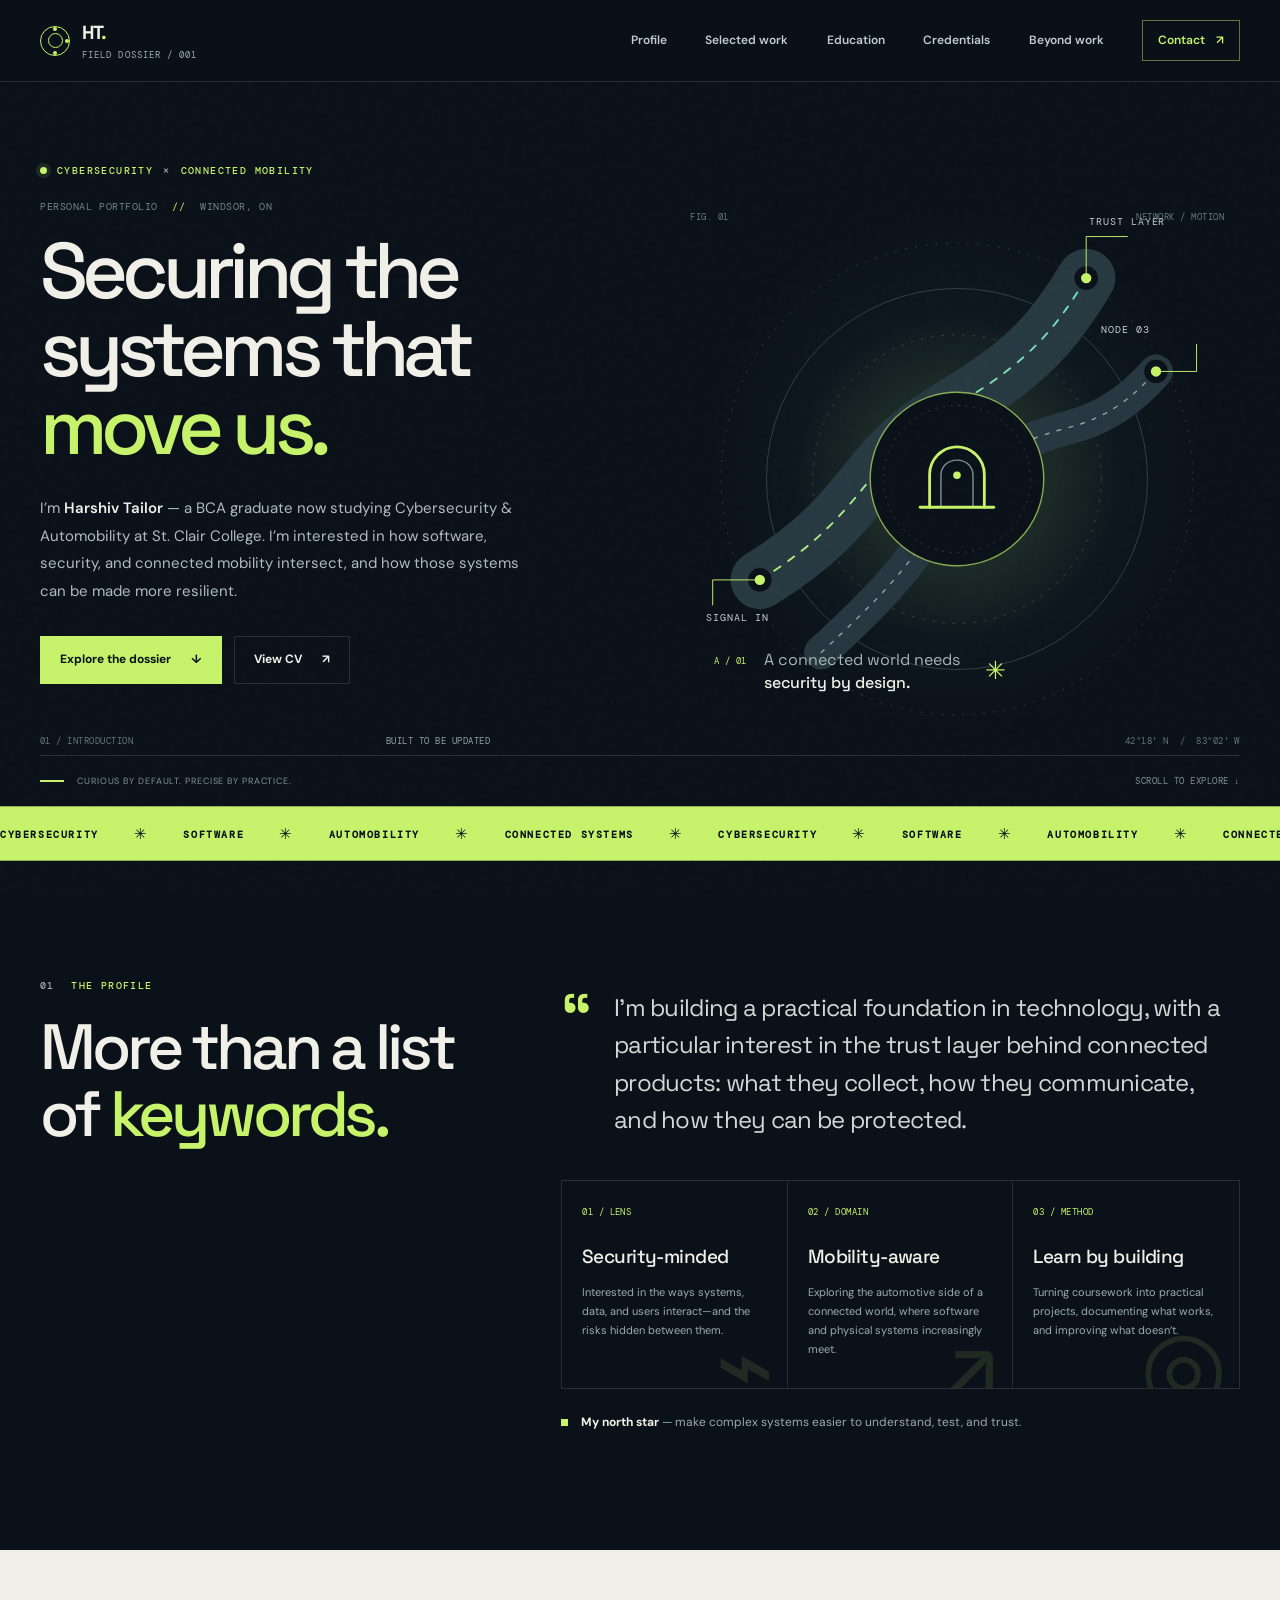
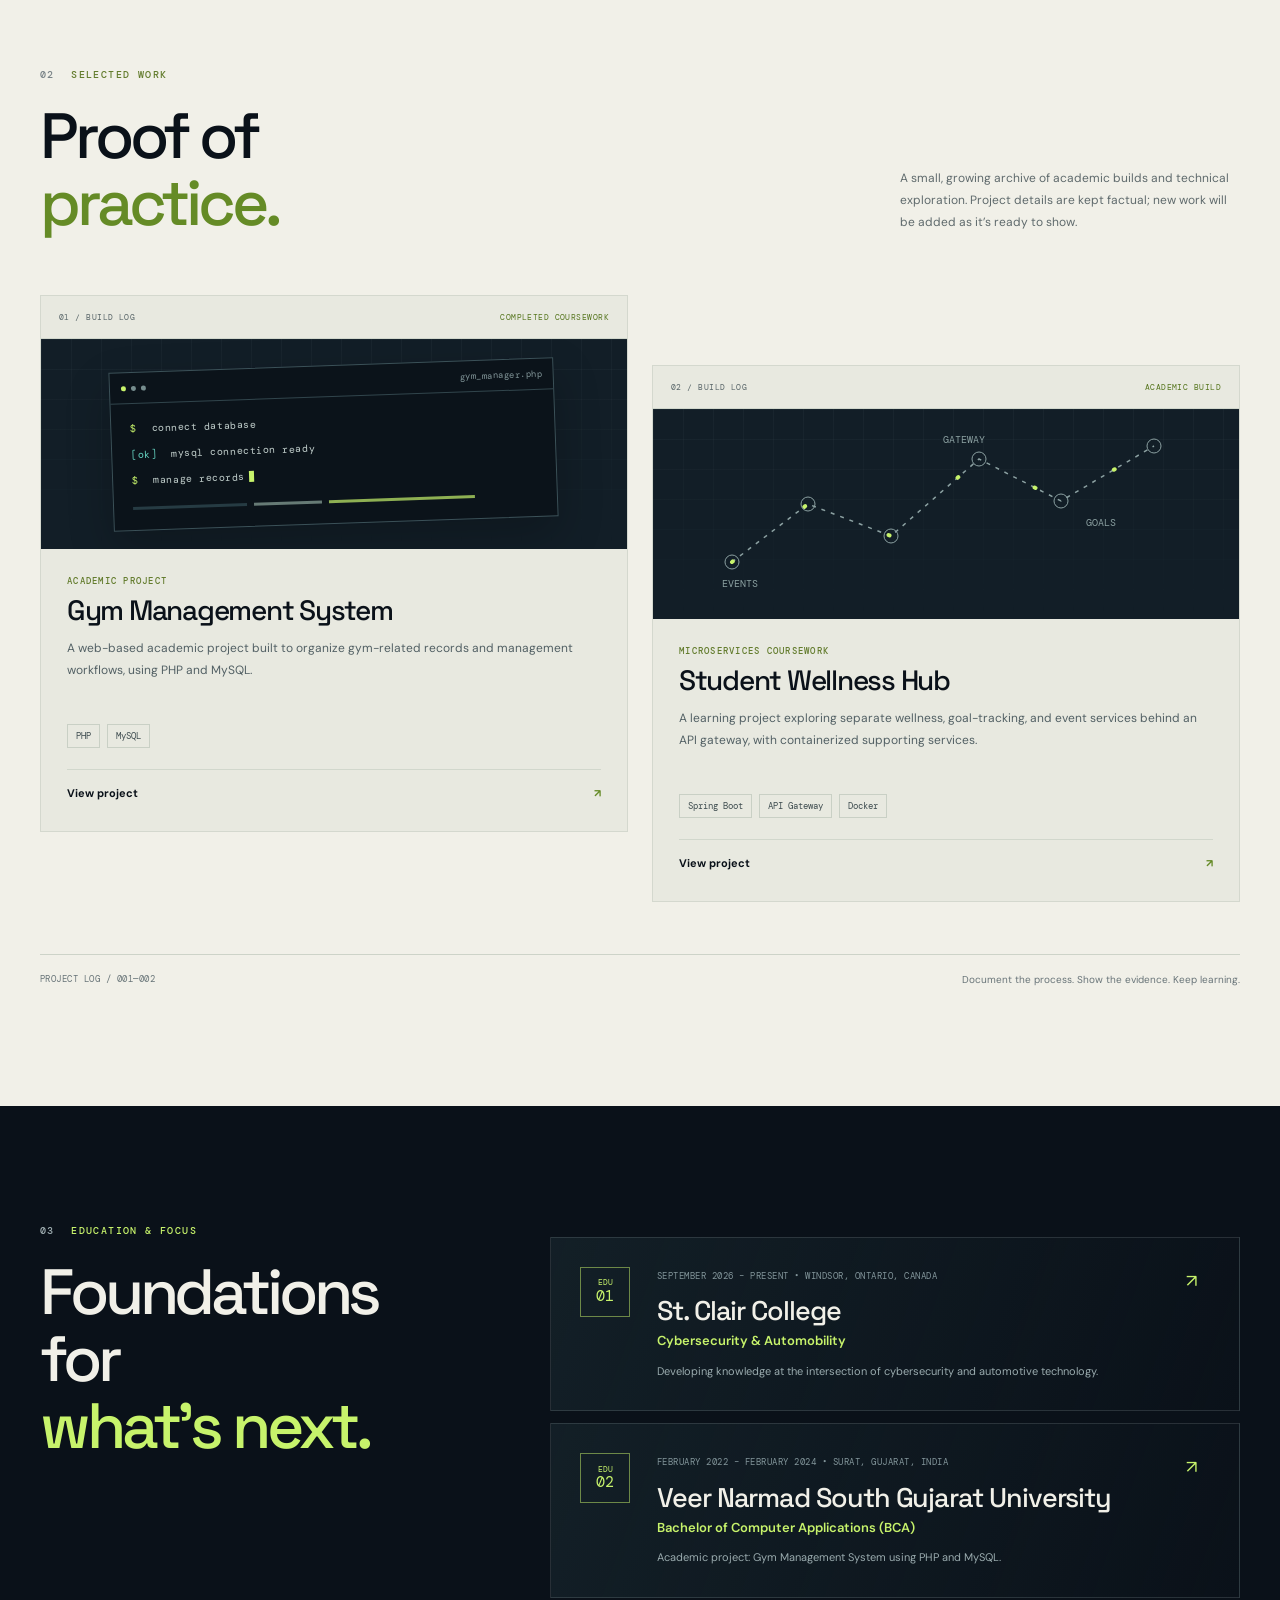
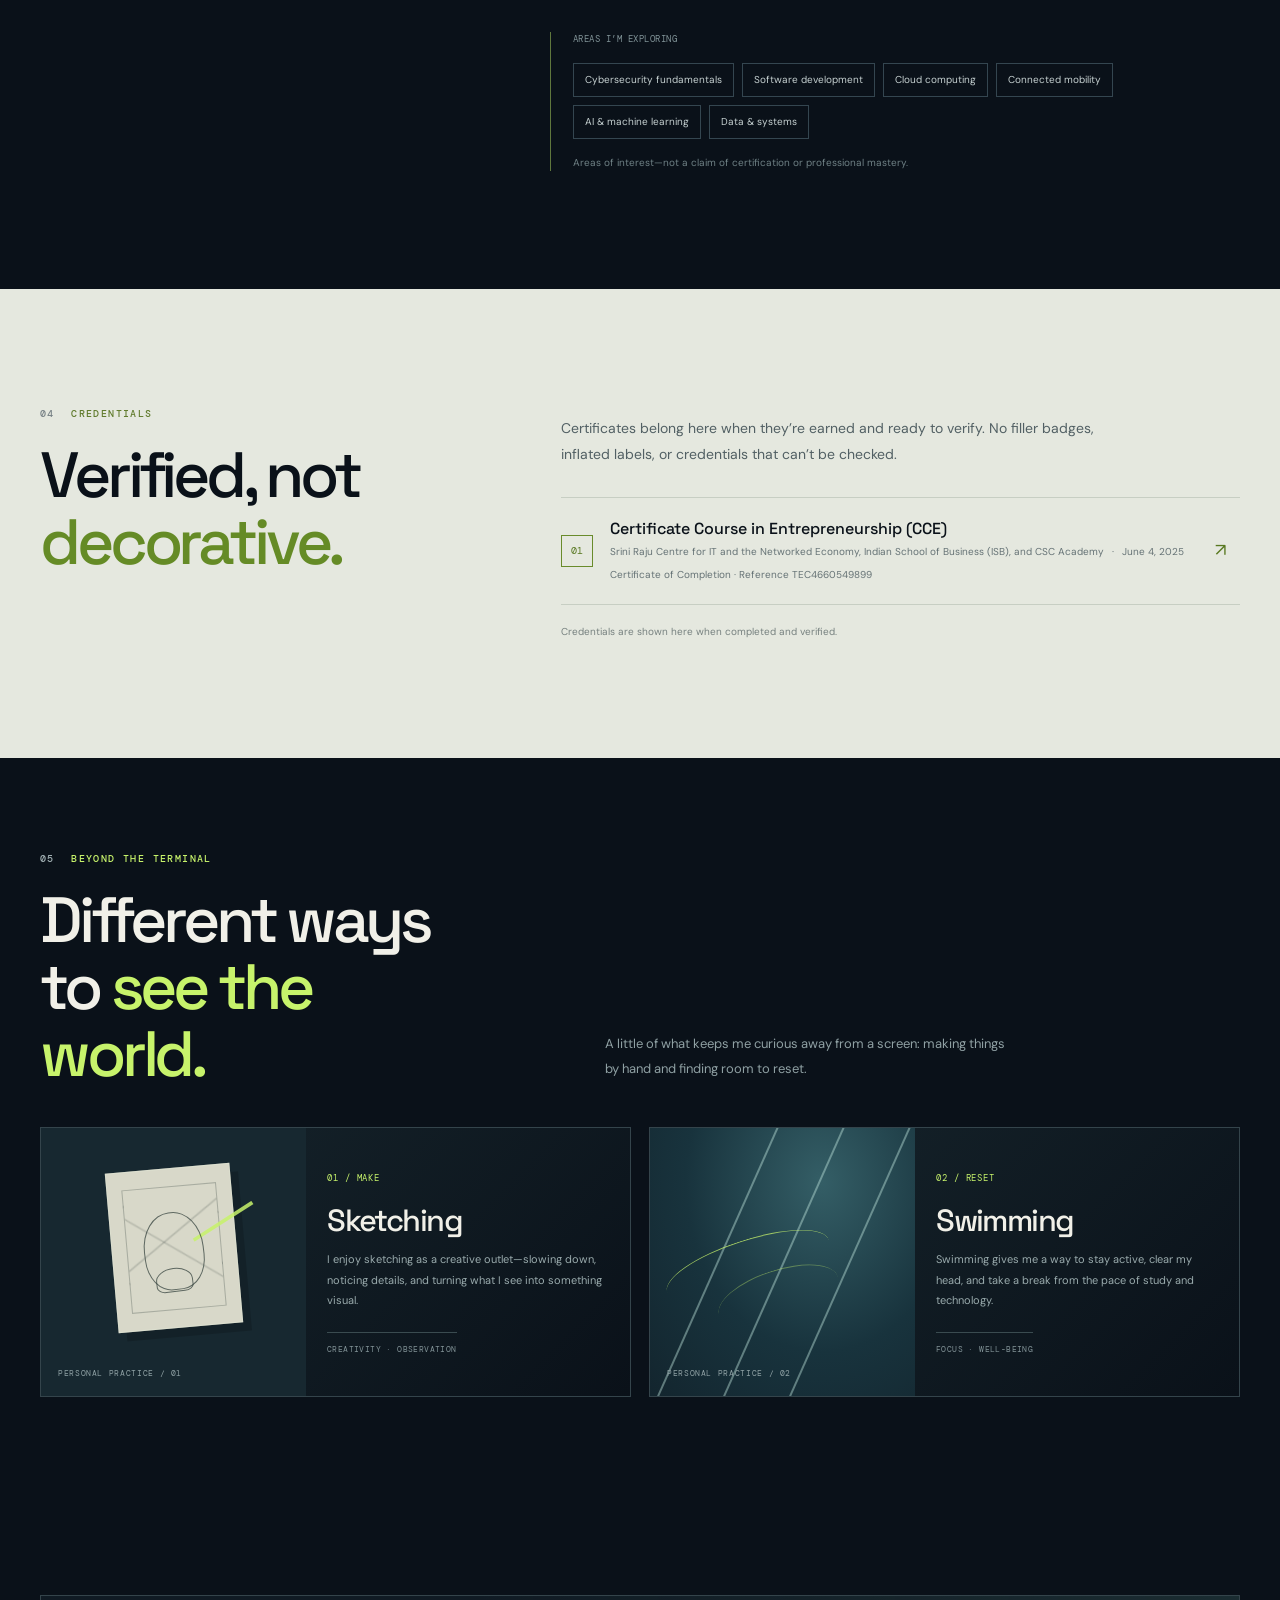
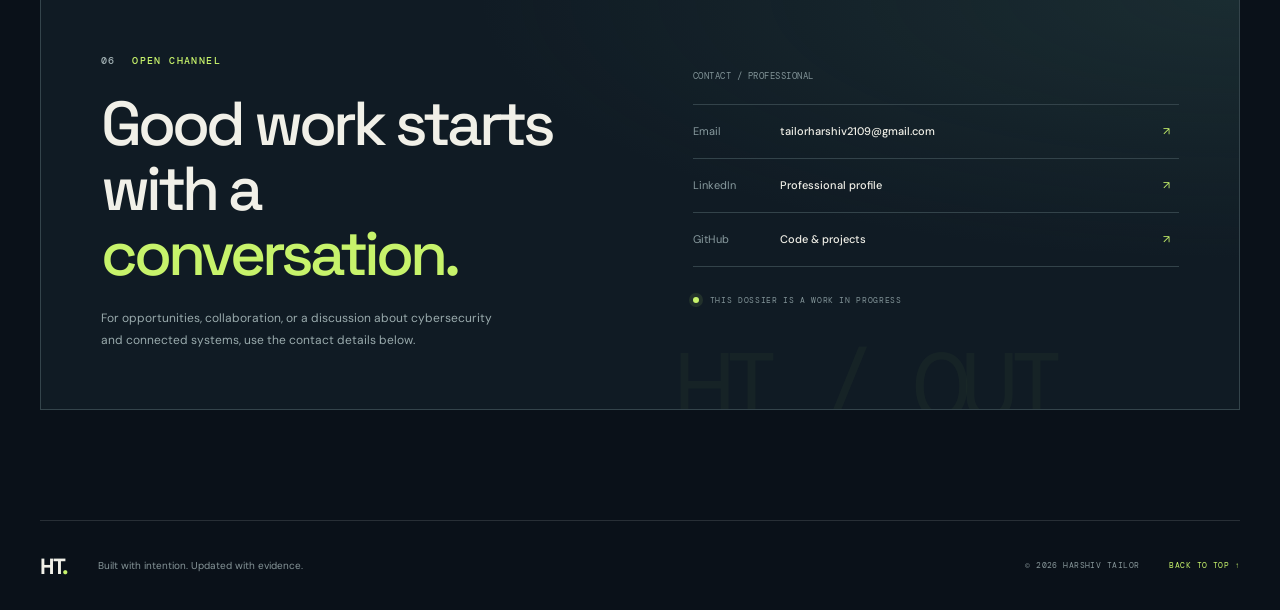
==== index.html @ 9c65ea8b "Add files via upload" ====
<!doctype html>
<html lang="en">
<head>
  <meta charset="utf-8">
  <meta name="viewport" content="width=device-width, initial-scale=1">
  <meta name="theme-color" content="#0a1119">
  <meta name="description" content="Harshiv Tailor — cybersecurity and automobility student interested in secure software, connected systems, and practical technology. Explore projects, education, credentials, and contact details.">
  <meta name="author" content="Harshiv Tailor">
  <meta name="robots" content="index, follow, max-image-preview:large">
  <meta property="og:type" content="website">
  <meta property="og:site_name" content="Harshiv Tailor | Digital Field Dossier">
  <meta property="og:title" content="Harshiv Tailor — Cybersecurity × Mobility">
  <meta property="og:description" content="A professional portfolio exploring cybersecurity, software, and connected mobility.">
  <meta property="og:image" content="assets/social-card.png">
  <meta name="twitter:card" content="summary_large_image">
  <meta name="twitter:title" content="Harshiv Tailor — Cybersecurity × Mobility">
  <meta name="twitter:description" content="A professional portfolio exploring cybersecurity, software, and connected mobility.">
  <meta name="twitter:image" content="assets/social-card.png">
  <title>Harshiv Tailor — Cybersecurity × Mobility</title>
  <link rel="icon" type="image/svg+xml" href="assets/favicon.svg">
  <link rel="preconnect" href="https://fonts.googleapis.com">
  <link rel="preconnect" href="https://fonts.gstatic.com" crossorigin>
  <link href="https://fonts.googleapis.com/css2?family=DM+Mono:wght@400;500&family=DM+Sans:wght@400;500;600;700&family=Space+Grotesk:wght@400;500;600;700&display=swap" rel="stylesheet">
  <link rel="stylesheet" href="styles.css">
  <script type="application/ld+json">
  {
    "@context": "https://schema.org",
    "@type": "Person",
    "name": "Harshiv Tailor",
    "description": "Cybersecurity and automobility student interested in secure software and connected systems.",
    "affiliation": {
      "@type": "CollegeOrUniversity",
      "name": "St. Clair College"
    },
    "knowsAbout": ["Cybersecurity", "Automobility", "Software Development", "Connected Systems"]
  }
  </script>
</head>
<body>
  <a class="skip-link" href="#main">Skip to content</a>
  <div class="grain" aria-hidden="true"></div>
  <header class="site-header">
    <a class="brand" href="#top" aria-label="Harshiv Tailor home">
      <span class="brand-mark" aria-hidden="true"><span></span><span></span><span></span></span>
      <span class="brand-copy"><strong>HT<span class="brand-period">.</span></strong><small>FIELD DOSSIER / 001</small></span>
    </a>
    <button class="menu-toggle" id="menu-toggle" aria-expanded="false" aria-controls="site-nav" aria-label="Open navigation"><span></span><span></span></button>
    <nav class="site-nav" id="site-nav" aria-label="Main navigation">
      <a href="#profile">Profile</a>
      <a href="#work">Selected work</a>
      <a href="#education">Education</a>
      <a href="#credentials">Credentials</a>
      <a href="#outside-work">Beyond work</a>
      <a class="nav-contact" href="#contact">Contact <span aria-hidden="true">↗</span></a>
    </nav>
  </header>

  <main id="main">
    <section class="hero section-wrap" id="top" aria-labelledby="hero-title">
      <div class="hero-copy">
        <p class="eyebrow"><span class="status-dot"></span> CYBERSECURITY <i>×</i> CONNECTED MOBILITY</p>
        <p class="hero-index mono">PERSONAL PORTFOLIO <span>//</span> WINDSOR, ON</p>
        <h1 id="hero-title">Securing the<br>systems that<br><em>move us.</em></h1>
        <p class="hero-intro">I’m <strong>Harshiv Tailor</strong> — a BCA graduate now studying Cybersecurity &amp; Automobility at St. Clair College. I’m interested in how software, security, and connected mobility intersect, and how those systems can be made more resilient.</p>
        <div class="hero-actions">
          <a class="button button-primary" href="#work">Explore the dossier <span aria-hidden="true">↓</span></a>
          <a class="button button-quiet" href="cv.html">View CV <span aria-hidden="true">↗</span></a>
        </div>
        <div class="hero-footnote mono"><span>01 / INTRODUCTION</span><span>BUILT TO BE UPDATED</span></div>
      </div>
      <div class="hero-visual" aria-label="Original abstract illustration representing secure connected mobility" role="img">
        <div class="visual-topline mono"><span>FIG. 01</span><span>NETWORK / MOTION</span></div>
        <svg class="orbit-art" viewBox="0 0 600 600" fill="none" xmlns="http://www.w3.org/2000/svg" aria-hidden="true">
          <defs>
            <linearGradient id="road" x1="90" y1="510" x2="506" y2="90" gradientUnits="userSpaceOnUse"><stop stop-color="#c7f36b"/><stop offset="1" stop-color="#61d6cf"/></linearGradient>
            <radialGradient id="core" cx="0" cy="0" r="1" gradientUnits="userSpaceOnUse" gradientTransform="translate(300 300) rotate(90) scale(180)"><stop stop-color="#c7f36b" stop-opacity=".15"/><stop offset="1" stop-color="#c7f36b" stop-opacity="0"/></radialGradient>
          </defs>
          <circle cx="300" cy="300" r="250" stroke="#34434b" stroke-width="1" stroke-dasharray="2 9"/>
          <circle cx="300" cy="300" r="202" stroke="#34434b" stroke-width="1"/>
          <circle cx="300" cy="300" r="153" stroke="#34434b" stroke-width="1" stroke-dasharray="3 8"/>
          <circle cx="300" cy="300" r="198" fill="url(#core)"/>
          <path d="M91 407C162 363 185 328 219 287C263 234 306 224 361 179C395 151 416 122 437 87" stroke="#273941" stroke-width="62" stroke-linecap="round"/>
          <path d="M91 407C162 363 185 328 219 287C263 234 306 224 361 179C395 151 416 122 437 87" stroke="url(#road)" stroke-width="2" stroke-linecap="round" stroke-dasharray="8 10"/>
          <path d="M156 484C212 432 250 394 275 348C308 288 352 263 420 245C459 235 486 214 511 186" stroke="#263740" stroke-width="36" stroke-linecap="round"/>
          <path d="M156 484C212 432 250 394 275 348C308 288 352 263 420 245C459 235 486 214 511 186" stroke="#91a3a7" stroke-width="1.5" stroke-linecap="round" stroke-dasharray="4 9"/>
          <g transform="translate(300 300)">
            <circle r="92" fill="#0a1119" stroke="#c7f36b" stroke-opacity=".65" stroke-width="1.5"/>
            <circle r="78" stroke="#34434b" stroke-width="1" stroke-dasharray="2 6"/>
            <path d="M-29 30V-5C-29-21-16-34 0-34C16-34 29-21 29-5V30" stroke="#c7f36b" stroke-width="3" stroke-linecap="round"/>
            <path d="M-17 30V-4C-17-13-10-20 0-20C10-20 17-13 17-4V30" stroke="#7c9197" stroke-width="1.5" stroke-linecap="round"/>
            <path d="M-39 30H39" stroke="#c7f36b" stroke-width="3" stroke-linecap="round"/>
            <circle cx="0" cy="-4" r="4" fill="#c7f36b"/>
          </g>
          <g fill="#c7f36b" stroke="#0a1119" stroke-width="7"><circle cx="91" cy="407" r="9"/><circle cx="437" cy="87" r="9"/><circle cx="511" cy="186" r="9"/></g>
          <g stroke="#c7f36b" stroke-width="1"><path d="M91 407H41V434"/><path d="M437 87V43H481"/><path d="M511 186H554V157"/></g>
          <g fill="#c3ced0" font-family="DM Mono, monospace" font-size="11" letter-spacing="1"><text x="34" y="451">SIGNAL IN</text><text x="440" y="31">TRUST LAYER</text><text x="453" y="145">NODE 03</text></g>
        </svg>
        <div class="visual-caption"><span class="caption-number mono">A / 01</span><p>A connected world needs<br><strong>security by design.</strong></p><span class="caption-cross" aria-hidden="true">✳</span></div>
        <div class="visual-coordinates mono">42°18' N&nbsp; / &nbsp;83°02' W</div>
      </div>
      <div class="hero-bottomline"><span class="line-mark"></span><span>CURIOUS BY DEFAULT. PRECISE BY PRACTICE.</span><span class="mono">SCROLL TO EXPLORE ↓</span></div>
    </section>

    <section class="ticker" aria-label="Portfolio themes">
      <div class="ticker-track"><span>CYBERSECURITY</span><b>✳</b><span>SOFTWARE</span><b>✳</b><span>AUTOMOBILITY</span><b>✳</b><span>CONNECTED SYSTEMS</span><b>✳</b><span>CYBERSECURITY</span><b>✳</b><span>SOFTWARE</span><b>✳</b><span>AUTOMOBILITY</span><b>✳</b><span>CONNECTED SYSTEMS</span><b>✳</b></div>
    </section>

    <section class="section-wrap profile-section section-pad" id="profile">
      <div class="section-heading"><p class="eyebrow"><span class="section-count mono">01</span> THE PROFILE</p><h2>More than a list<br>of <em>keywords.</em></h2></div>
      <div class="profile-content">
        <div class="profile-lede"><span class="large-quote">“</span><p>I’m building a practical foundation in technology, with a particular interest in the trust layer behind connected products: what they collect, how they communicate, and how they can be protected.</p></div>
        <div class="profile-detail-grid">
          <article class="detail-card"><span class="detail-index mono">01 / LENS</span><h3>Security-minded</h3><p>Interested in the ways systems, data, and users interact—and the risks hidden between them.</p><span class="detail-symbol" aria-hidden="true">⌁</span></article>
          <article class="detail-card"><span class="detail-index mono">02 / DOMAIN</span><h3>Mobility-aware</h3><p>Exploring the automotive side of a connected world, where software and physical systems increasingly meet.</p><span class="detail-symbol" aria-hidden="true">↗</span></article>
          <article class="detail-card"><span class="detail-index mono">03 / METHOD</span><h3>Learn by building</h3><p>Turning coursework into practical projects, documenting what works, and improving what doesn’t.</p><span class="detail-symbol" aria-hidden="true">◎</span></article>
        </div>
        <div class="profile-note"><span class="note-marker"></span><p><strong>My north star</strong> — make complex systems easier to understand, test, and trust.</p></div>
      </div>
    </section>

    <section class="work-section section-pad" id="work">
      <div class="section-wrap">
        <div class="work-header"><div class="section-heading"><p class="eyebrow"><span class="section-count mono">02</span> SELECTED WORK</p><h2>Proof of <em>practice.</em></h2></div><p class="section-sidecopy">A small, growing archive of academic builds and technical exploration. Project details are kept factual; new work will be added as it’s ready to show.</p></div>
        <div class="project-grid" id="project-grid" aria-live="polite"></div>
        <div class="work-bottom"><span class="mono">PROJECT LOG / 001—002</span><span>Document the process. Show the evidence. Keep learning.</span></div>
      </div>
    </section>

    <section class="section-wrap education-section section-pad" id="education">
      <div class="section-heading"><p class="eyebrow"><span class="section-count mono">03</span> EDUCATION & FOCUS</p><h2>Foundations for<br><em>what’s next.</em></h2></div>
      <div class="education-content">
        <div class="education-list" id="education-list" aria-live="polite"></div>
        <div class="focus-rail"><p class="mono rail-label">AREAS I’M EXPLORING</p><div class="focus-tags"><span>Cybersecurity fundamentals</span><span>Software development</span><span>Cloud computing</span><span>Connected mobility</span><span>AI & machine learning</span><span>Data & systems</span></div><p class="focus-footnote">Areas of interest—not a claim of certification or professional mastery.</p></div>
      </div>
    </section>

    <section class="credentials-section section-pad" id="credentials">
      <div class="section-wrap credentials-layout">
        <div class="section-heading"><p class="eyebrow"><span class="section-count mono">04</span> CREDENTIALS</p><h2>Verified, not<br><em>decorative.</em></h2></div>
        <div class="credentials-content"><p class="credentials-intro">Certificates belong here when they’re earned and ready to verify. No filler badges, inflated labels, or credentials that can’t be checked.</p><div class="credential-shelf" id="credential-shelf" aria-live="polite"></div><p class="credential-instruction">Credentials are shown here when completed and verified.</p></div>
      </div>
    </section>

    <section class="section-wrap hobbies-section section-pad" id="outside-work">
      <div class="hobbies-heading">
        <div class="section-heading"><p class="eyebrow"><span class="section-count mono">05</span> BEYOND THE TERMINAL</p><h2>Different ways<br>to <em>see the world.</em></h2></div>
        <p class="hobbies-intro">A little of what keeps me curious away from a screen: making things by hand and finding room to reset.</p>
      </div>
      <div class="hobby-grid">
        <article class="hobby-card sketch-card">
          <div class="hobby-art sketch-art" aria-hidden="true"><span class="sketch-frame"></span><span class="sketch-line sketch-line-one"></span><span class="sketch-line sketch-line-two"></span><span class="sketch-pencil">／</span><span class="art-index mono">PERSONAL PRACTICE / 01</span></div>
          <div class="hobby-copy"><span class="hobby-number mono">01 / MAKE</span><h3>Sketching</h3><p>I enjoy sketching as a creative outlet—slowing down, noticing details, and turning what I see into something visual.</p><span class="hobby-tag">CREATIVITY · OBSERVATION</span></div>
        </article>
        <article class="hobby-card swim-card">
          <div class="hobby-art swim-art" aria-hidden="true"><span class="pool-lane lane-one"></span><span class="pool-lane lane-two"></span><span class="pool-lane lane-three"></span><span class="pool-ripple ripple-one"></span><span class="pool-ripple ripple-two"></span><span class="art-index mono">PERSONAL PRACTICE / 02</span></div>
          <div class="hobby-copy"><span class="hobby-number mono">02 / RESET</span><h3>Swimming</h3><p>Swimming gives me a way to stay active, clear my head, and take a break from the pace of study and technology.</p><span class="hobby-tag">FOCUS · WELL-BEING</span></div>
        </article>
      </div>
    </section>

    <section class="contact-section section-pad" id="contact">
      <div class="section-wrap contact-panel">
        <div class="contact-left"><p class="eyebrow"><span class="section-count mono">06</span> OPEN CHANNEL</p><h2>Good work starts<br>with a <em>conversation.</em></h2><p>For opportunities, collaboration, or a discussion about cybersecurity and connected systems, use the contact details below.</p></div>
        <div class="contact-right"><p class="mono contact-label">CONTACT / PROFESSIONAL</p><div id="contact-links" class="contact-links"></div><p class="contact-hint" id="contact-hint">Professional contact details will appear here when they are ready to share.</p><div class="contact-foot"><span class="status-dot"></span><span>THIS DOSSIER IS A WORK IN PROGRESS</span></div></div>
        <div class="contact-decoration mono" aria-hidden="true">HT / OUT</div>
      </div>
    </section>
  </main>

  <footer class="site-footer section-wrap"><a class="footer-brand" href="#top">HT<span>.</span></a><p>Built with intention. Updated with evidence.</p><span class="mono footer-year">© <span id="year">2026</span> HARSHIV TAILOR</span><a class="back-top mono" href="#top">BACK TO TOP ↑</a></footer>

  <script src="site-config.js"></script>
  <script src="app.js"></script>
</body>
</html>
---- styles.css ----
:root {
  --ink: #0a1119;
  --ink-2: #101b24;
  --ink-3: #172630;
  --paper: #f1f0e8;
  --paper-2: #e4e6dc;
  --muted: #a1b0b3;
  --muted-dark: #5e6c70;
  --signal: #c7f36b;
  --signal-2: #61d6cf;
  --line: rgba(204, 223, 220, .15);
  --line-light: rgba(10, 17, 25, .16);
  --display: "Space Grotesk", "Arial Narrow", sans-serif;
  --body: "DM Sans", Arial, sans-serif;
  --mono: "DM Mono", monospace;
  --wrap: min(1240px, calc(100% - 80px));
}
* { box-sizing: border-box; }
html { scroll-behavior: smooth; scroll-padding-top: 94px; }
body { margin: 0; background: var(--ink); color: var(--paper); font-family: var(--body); font-size: 16px; line-height: 1.6; -webkit-font-smoothing: antialiased; }
::selection { background: var(--signal); color: var(--ink); }
a { color: inherit; text-decoration: none; }
button, a { -webkit-tap-highlight-color: transparent; }
a:focus-visible, button:focus-visible { outline: 2px solid var(--signal); outline-offset: 5px; }
img, svg { max-width: 100%; }
.mono { font-family: var(--mono); letter-spacing: .055em; }
.section-wrap { width: var(--wrap); margin-inline: auto; }
.section-pad { padding-block: 118px; }
.grain { position: fixed; inset: 0; z-index: 10; pointer-events: none; opacity: .055; background-image: url("data:image/svg+xml,%3Csvg viewBox='0 0 180 180' xmlns='http://www.w3.org/2000/svg'%3E%3Cfilter id='n'%3E%3CfeTurbulence type='fractalNoise' baseFrequency='.82' numOctaves='3' stitchTiles='stitch'/%3E%3C/filter%3E%3Crect width='100%25' height='100%25' filter='url(%23n)' opacity='.32'/%3E%3C/svg%3E"); }
.skip-link { position: absolute; top: -60px; left: 16px; padding: 10px 14px; background: var(--signal); color: var(--ink); z-index: 50; }
.skip-link:focus { top: 16px; }
.site-header { position: sticky; top: 0; z-index: 20; height: 82px; padding: 0 max(40px, calc((100% - 1240px) / 2)); display: flex; align-items: center; justify-content: space-between; background: rgba(10,17,25,.9); border-bottom: 1px solid var(--line); backdrop-filter: blur(18px); }
.brand { display: flex; align-items: center; gap: 12px; }
.brand-mark { width: 30px; height: 30px; border: 1px solid var(--signal); border-radius: 50%; display: grid; place-items: center; position: relative; }
.brand-mark::before { content: ""; width: 13px; height: 13px; border: 1px solid var(--signal); border-radius: 50%; position: absolute; }
.brand-mark span { position: absolute; width: 4px; height: 4px; background: var(--signal); border-radius: 50%; }
.brand-mark span:nth-child(1) { transform: translateY(-12px); }
.brand-mark span:nth-child(2) { transform: translateX(12px); }
.brand-mark span:nth-child(3) { transform: translateY(12px); }
.brand-copy { display: flex; flex-direction: column; line-height: 1.15; }
.brand-copy strong { font: 700 19px var(--display); letter-spacing: -.05em; }
.brand-period, .footer-brand span { color: var(--signal); }
.brand-copy small { margin-top: 4px; font: 9px var(--mono); color: var(--muted); letter-spacing: .12em; }
.site-nav { display: flex; align-items: center; gap: clamp(20px, 3vw, 42px); font-size: 12px; font-weight: 600; color: #c1cccd; }
.site-nav > a { transition: color .2s ease; }
.site-nav > a:hover { color: var(--signal); }
.site-nav .nav-contact { color: var(--signal); border: 1px solid rgba(199,243,107,.45); padding: 10px 15px; }
.nav-contact span { padding-left: 8px; }
.menu-toggle { display: none; }
.hero { min-height: 720px; padding-top: 82px; display: grid; grid-template-columns: 1.02fr .98fr; column-gap: 45px; align-items: center; position: relative; }
.hero-copy { padding: 0 0 58px; position: relative; z-index: 1; }
.eyebrow { color: var(--signal); font: 500 10px var(--mono); letter-spacing: .14em; text-transform: uppercase; display: flex; align-items: center; gap: 10px; margin: 0 0 22px; }
.eyebrow i { color: var(--muted); font-style: normal; }
.status-dot { width: 7px; height: 7px; display: inline-block; flex: 0 0 auto; border-radius: 50%; background: var(--signal); box-shadow: 0 0 0 4px rgba(199,243,107,.1); }
.hero-index { color: #72858b; font-size: 10px; margin: 0 0 18px; }
.hero-index span { color: var(--signal); padding-inline: 8px; }
h1, h2, h3, p { margin-top: 0; }
h1, h2, h3 { font-family: var(--display); font-weight: 500; }
h1 { font-size: clamp(54px, 6.15vw, 86px); line-height: .99; letter-spacing: -.075em; margin-bottom: 28px; }
h1 em, h2 em { font-style: normal; color: var(--signal); }
.hero-intro { max-width: 490px; color: #b0bdbe; font-size: 15px; line-height: 1.85; margin-bottom: 30px; }
.hero-intro strong { color: var(--paper); font-weight: 600; }
.hero-actions { display: flex; gap: 12px; flex-wrap: wrap; }
.button { min-height: 48px; display: inline-flex; align-items: center; gap: 20px; padding: 0 19px; font-size: 12px; font-weight: 700; border: 1px solid transparent; transition: transform .2s ease, background .2s ease, border-color .2s ease; }
.button:hover { transform: translateY(-2px); }
.button-primary { background: var(--signal); color: var(--ink); }
.button-primary:hover { background: #d7ff86; }
.button-quiet { border-color: var(--line); color: var(--paper); }
.button-quiet:hover { border-color: var(--signal); }
.hero-footnote { display: flex; justify-content: space-between; max-width: 450px; color: #63767c; font-size: 9px; margin-top: 50px; }
.hero-footnote span:last-child { color: #91a3a7; }
.hero-visual { position: relative; width: 100%; max-width: 590px; justify-self: end; margin-top: -12px; overflow: hidden; background: radial-gradient(ellipse at 50% 48%, rgba(37,66,67,.32), rgba(10,17,25,0) 63%); }
.visual-topline { position: absolute; top: 14px; left: 16px; right: 16px; display: flex; justify-content: space-between; color: #65797f; font-size: 9px; z-index: 2; }
.orbit-art { width: 100%; display: block; animation: orbit-fade 1.2s ease both; }
.visual-caption { display: flex; align-items: center; gap: 17px; position: absolute; left: 7%; bottom: 12%; }
.caption-number { color: var(--signal); font-size: 9px; align-self: flex-start; padding-top: 6px; }
.visual-caption p { font: 400 16px/1.45 var(--display); margin: 0; color: #a5b6b7; }
.visual-caption strong { color: var(--paper); font-weight: 500; }
.caption-cross { color: var(--signal); font-size: 25px; margin-left: 8px; }
.visual-coordinates { position: absolute; right: 0; bottom: 14px; color: #61737a; font-size: 9px; }
.hero-bottomline { position: absolute; bottom: 0; left: 0; right: 0; display: flex; align-items: center; gap: 13px; padding: 18px 0; color: #819296; font-size: 9px; letter-spacing: .1em; border-top: 1px solid var(--line); }
.hero-bottomline .mono { margin-left: auto; font-size: 9px; }
.line-mark { width: 24px; height: 2px; background: var(--signal); }
.ticker { background: var(--signal); color: var(--ink); overflow: hidden; padding: 17px 0 16px; border-block: 1px solid rgba(10,17,25,.3); }
.ticker-track { display: flex; align-items: center; justify-content: space-around; gap: 35px; width: max-content; min-width: 100%; animation: ticker-move 35s linear infinite; font: 700 10px var(--mono); letter-spacing: .16em; white-space: nowrap; }
.ticker-track b { font-size: 15px; font-weight: 400; }
.section-heading { max-width: 440px; }
.section-count { color: var(--muted); margin-right: 8px; }
.section-heading h2 { font-size: clamp(42px, 5vw, 64px); line-height: 1.05; letter-spacing: -.065em; margin: 0; }
.profile-section { display: grid; grid-template-columns: .77fr 1.23fr; gap: 8%; }
.profile-content { padding-top: 10px; }
.profile-lede { display: grid; grid-template-columns: 43px 1fr; gap: 10px; margin-bottom: 42px; }
.large-quote { color: var(--signal); font: 500 67px/.9 var(--display); }
.profile-lede p { max-width: 700px; color: #d1d9d5; font: 400 clamp(18px, 2.1vw, 24px)/1.55 var(--display); letter-spacing: -.03em; margin: 0; }
.profile-detail-grid { display: grid; grid-template-columns: repeat(3, 1fr); border: 1px solid var(--line); }
.detail-card { position: relative; padding: 24px 20px 28px; min-height: 205px; border-right: 1px solid var(--line); overflow: hidden; }
.detail-card:last-child { border-right: 0; }
.detail-index { display: block; color: var(--signal); font-size: 9px; margin-bottom: 23px; }
.detail-card h3 { font-size: 19px; letter-spacing: -.03em; margin-bottom: 10px; }
.detail-card p { font-size: 11px; line-height: 1.75; color: #9bacb0; max-width: 190px; margin-bottom: 0; }
.detail-symbol { position: absolute; bottom: -18px; right: 12px; color: rgba(199,243,107,.11); font: 100px/.8 var(--display); }
.profile-note { margin-top: 24px; display: flex; align-items: center; gap: 13px; color: #99aaad; font-size: 12px; }
.profile-note p { margin: 0; }
.profile-note strong { color: var(--paper); }
.note-marker { width: 7px; height: 7px; background: var(--signal); flex: 0 0 auto; }
.work-section { background: var(--paper); color: var(--ink); }
.work-header { display: flex; align-items: end; justify-content: space-between; gap: 30px; margin-bottom: 58px; }
.work-section .eyebrow { color: #637c2d; }
.work-section .section-count { color: #788286; }
.work-section h2 em { color: #658b26; }
.section-sidecopy { max-width: 340px; color: #5f6a6c; font-size: 12px; line-height: 1.8; margin: 0 0 4px; }
.project-grid { display: grid; grid-template-columns: repeat(2, minmax(0, 1fr)); gap: 24px; align-items: start; }
.project-card { background: #e8e9e0; border: 1px solid #d4d8ce; }
.project-card-offset { margin-top: 70px; }
.project-card-top { min-height: 43px; display: flex; align-items: center; justify-content: space-between; gap: 12px; padding: 0 18px; border-bottom: 1px solid #d1d7cc; }
.project-number, .project-status { color: #586568; font-size: 8px; }
.project-status { color: #55751d; text-align: right; }
.project-card-art { height: 210px; background: #121e27; color: #879c9f; display: grid; place-items: center; overflow: hidden; position: relative; }
.project-card-art::before { content: ""; position: absolute; inset: 0; background-image: linear-gradient(rgba(150,180,180,.05) 1px, transparent 1px), linear-gradient(90deg, rgba(150,180,180,.05) 1px, transparent 1px); background-size: 30px 30px; mask-image: linear-gradient(to bottom, black, transparent); }
.project-card-art svg { position: relative; width: 100%; height: 100%; padding: 15px 20px; color: #8ba0a1; }
.terminal-window { width: 76%; border: 1px solid #3b5158; background: #0b131a; box-shadow: 0 18px 45px rgba(0,0,0,.22); position: relative; z-index: 1; transform: rotate(-2deg); }
.terminal-bar { height: 31px; border-bottom: 1px solid #31454c; display: flex; align-items: center; gap: 5px; padding: 0 11px; }
.terminal-bar i { width: 5px; height: 5px; background: #768d8e; border-radius: 50%; }
.terminal-bar i:first-child { background: var(--signal); }
.terminal-bar span { color: #829699; font-size: 9px; margin-left: auto; }
.terminal-body { padding: 17px 19px 20px; color: #c3d0cd; font-size: 10px; }
.terminal-body p { margin: 0 0 10px; }
.terminal-prompt { color: var(--signal); margin-right: 8px; }
.terminal-muted { color: #66d6c4; margin-right: 7px; }
.terminal-cursor { display: inline-block; width: 5px; height: 11px; background: var(--signal); vertical-align: -2px; margin-left: 4px; animation: blink 1.15s steps(2,end) infinite; }
.terminal-lines { display: flex; gap: 7px; margin-top: 18px; }
.terminal-lines b { display: block; height: 3px; width: 28%; background: #263b43; }
.terminal-lines b:nth-child(2) { width: 17%; background: #667a75; }
.terminal-lines b:nth-child(3) { width: 36%; background: #c7f36b; opacity: .7; }
.project-card-body { padding: 26px 26px 28px; }
.project-type { color: #75814f; font-size: 9px; margin-bottom: 8px; }
.project-card h3 { font-size: 28px; line-height: 1.1; letter-spacing: -.045em; margin-bottom: 12px; }
.project-description { color: #526064; font-size: 12px; line-height: 1.8; min-height: 66px; margin-bottom: 20px; }
.stack-list { display: flex; flex-wrap: wrap; gap: 7px; }
.stack-tag { border: 1px solid #c9d0c5; color: #3f4d50; padding: 5px 8px; font: 9px var(--mono); }
.project-link { display: flex; justify-content: space-between; gap: 12px; border-top: 1px solid #d1d7cc; padding-top: 15px; margin-top: 21px; font-size: 11px; font-weight: 700; }
.project-link span { color: #658b26; }
.project-link-muted { color: #7a8484; font-weight: 500; }
.project-link-muted span { color: #7a8484; }
.work-bottom { display: flex; justify-content: space-between; gap: 25px; border-top: 1px solid #cdd3c8; margin-top: 52px; padding-top: 17px; color: #687478; font-size: 10px; }
.work-bottom .mono { font-size: 9px; }
.education-section { display: grid; grid-template-columns: .75fr 1.25fr; gap: 8%; }
.education-content { padding-top: 13px; }
.education-card + .education-card { margin-top: 12px; }
.education-card { position: relative; display: grid; grid-template-columns: 58px 1fr 24px; gap: 19px; padding: 29px; border: 1px solid var(--line); background: linear-gradient(110deg, rgba(29,48,55,.45), rgba(10,17,25,0)); }
.edu-stamp { width: 50px; height: 50px; display: flex; flex-direction: column; align-items: center; justify-content: center; border: 1px solid rgba(199,243,107,.5); color: var(--signal); font-family: var(--mono); line-height: 1.15; }
.edu-stamp span { font-size: 8px; }
.edu-stamp strong { font-size: 15px; font-weight: 400; }
.edu-meta { color: #82959a; font-size: 9px; margin: 2px 0 12px; }
.edu-meta span { color: var(--signal); padding-inline: 7px; }
.edu-main h3 { font-size: 27px; line-height: 1.15; margin: 0 0 5px; letter-spacing: -.04em; }
.edu-program { color: var(--signal); font-size: 13px; font-weight: 600; margin-bottom: 10px; }
.edu-desc { color: #9aabae; font-size: 11px; line-height: 1.75; margin: 0; }
.edu-arrow { color: var(--signal); font-size: 18px; }
.focus-rail { margin-top: 34px; padding-left: 22px; border-left: 1px solid rgba(199,243,107,.45); }
.rail-label { color: #809397; font-size: 9px; margin-bottom: 17px; }
.focus-tags { display: flex; flex-wrap: wrap; gap: 8px; }
.focus-tags span { padding: 8px 11px; border: 1px solid #344650; color: #c6d1d1; font-size: 10px; }
.focus-footnote { color: #6f8185; font-size: 10px; margin: 16px 0 0; }
.credentials-section { background: #e5e8df; color: var(--ink); }
.credentials-layout { display: grid; grid-template-columns: .77fr 1.23fr; gap: 8%; }
.credentials-section .eyebrow { color: #617b2d; }
.credentials-section .section-count { color: #788286; }
.credentials-section .section-heading h2 em { color: #658b26; }
.credentials-content { padding-top: 9px; }
.credentials-intro { color: #526064; font-size: 14px; line-height: 1.85; max-width: 560px; }
.credential-shelf { border-top: 1px solid #c7cec3; margin-top: 29px; }
.credential-empty { display: flex; align-items: center; gap: 15px; padding: 22px 0; border-bottom: 1px solid #c7cec3; }
.empty-icon { width: 34px; height: 34px; display: grid; place-items: center; border: 1px solid #aab5a7; color: #698b2b; font-size: 18px; flex: 0 0 auto; }
.credential-empty strong { display: block; font: 600 15px var(--display); margin-bottom: 4px; }
.credential-empty p { margin: 0; color: #687477; font-size: 11px; line-height: 1.65; }
.empty-count { color: #7b8583; font-size: 8px; margin-left: auto; white-space: nowrap; }
.credential-item { padding: 18px 0; display: grid; grid-template-columns: 34px 1fr 25px; gap: 15px; align-items: center; border-bottom: 1px solid #c7cec3; }
.credential-seal { width: 32px; height: 32px; display: grid; place-items: center; border: 1px solid #698b2b; color: #577720; font: 10px var(--mono); }
.credential-item h3 { font-size: 16px; margin: 0 0 3px; }
.credential-item p, .credential-item small { color: #657275; font-size: 10px; margin: 0; }
.credential-item p span { padding-inline: 5px; }
.credential-item > a { color: #587820; font-size: 18px; }
.credential-no-link { color: #89918e; text-align: center; }
.credential-instruction { color: #76807f; font-size: 10px; line-height: 1.7; margin: 18px 0 0; }
code { font-family: var(--mono); font-size: .95em; }
/* Personal interests: a quieter, editorial counterpoint to the technical sections. */
.hobbies-section { padding-block: 94px 104px; }
.hobbies-heading { display: grid; grid-template-columns: .85fr 1.15fr; gap: 8%; align-items: end; margin-bottom: 38px; }
.hobbies-intro { max-width: 410px; color: #8fa0a3; font-size: 13px; line-height: 1.9; margin: 0 0 7px; }
.hobby-grid { display: grid; grid-template-columns: repeat(2, minmax(0, 1fr)); gap: 18px; }
.hobby-card { display: grid; grid-template-columns: .9fr 1.1fr; min-height: 270px; border: 1px solid #34444b; background: linear-gradient(135deg, rgba(26,43,50,.78), rgba(10,17,25,.7)); }
.hobby-art { position: relative; min-height: 260px; overflow: hidden; background: #172830; }
.art-index { position: absolute; left: 17px; bottom: 16px; color: #90a2a5; font-size: 8px; letter-spacing: .08em; }
.sketch-frame { position: absolute; width: 125px; height: 160px; left: 50%; top: 45%; transform: translate(-50%,-50%) rotate(-5deg); border: 1px solid rgba(224,230,214,.45); background: #d8d8c9; box-shadow: 8px 9px 0 rgba(0,0,0,.17); }
.sketch-frame:before { content: ''; position: absolute; inset: 17px 14px; border: 1px solid rgba(44,58,56,.28); background: linear-gradient(145deg, transparent 42%, rgba(42,54,51,.22) 43%, transparent 44%), linear-gradient(35deg, transparent 49%, rgba(42,54,51,.2) 50%, transparent 51%); }
.sketch-line { position: absolute; z-index: 1; width: 60px; height: 78px; left: calc(50% - 30px); top: calc(45% - 36px); border: 1px solid rgba(48,61,57,.72); border-radius: 48% 48% 42% 42%; transform: rotate(-7deg); }
.sketch-line-two { width: 37px; height: 24px; top: calc(45% + 20px); left: calc(50% - 18px); border-radius: 50% 50% 25% 25%; }
.sketch-pencil { position: absolute; right: 18%; top: 15%; color: var(--signal); font-size: 62px; transform: rotate(15deg); opacity: .85; }
.swim-art { background: radial-gradient(ellipse at 65% 20%, #345e66, #18333d 56%, #13252e); }
.pool-lane { position: absolute; top: -20%; height: 145%; width: 2px; background: rgba(197,237,226,.42); transform: rotate(24deg); }
.lane-one { left: 24%; }.lane-two { left: 49%; }.lane-three { left: 74%; }
.pool-ripple { position: absolute; width: 170px; height: 52px; border-top: 1px solid rgba(199,243,107,.75); border-radius: 50%; left: 5%; top: 42%; transform: rotate(-18deg); }
.ripple-two { top: 53%; left: 25%; width: 125px; opacity: .5; }
.hobby-copy { align-self: center; padding: 24px 21px; }
.hobby-number { color: var(--signal); font-size: 9px; letter-spacing: .1em; }
.hobby-copy h3 { color: var(--paper); font-size: clamp(25px, 2.4vw, 34px); letter-spacing: -.05em; line-height: 1.1; margin: 15px 0 12px; }
.hobby-copy p { color: #9aabad; font-size: 11px; line-height: 1.85; margin: 0 0 22px; }
.hobby-tag { display: inline-block; border-top: 1px solid #3a4b50; padding-top: 11px; color: #829397; font: 8px var(--mono); letter-spacing: .05em; }
.contact-section { padding: 94px 0 110px; }
.contact-panel { position: relative; display: grid; grid-template-columns: 1.03fr .97fr; gap: 7%; padding: 58px 60px; overflow: hidden; border: 1px solid #34444b; background: radial-gradient(ellipse at 100% 0%, rgba(59,99,91,.24), transparent 45%), #101b24; }
.contact-left { position: relative; z-index: 1; }
.contact-left .eyebrow { margin-bottom: 24px; }
.contact-left h2 { font-size: clamp(42px, 5vw, 62px); line-height: 1.05; letter-spacing: -.065em; margin-bottom: 21px; }
.contact-left > p:last-child { max-width: 410px; color: #9aabad; font-size: 12px; line-height: 1.85; margin: 0; }
.contact-right { position: relative; z-index: 1; padding-top: 15px; }
.contact-label { color: #819397; font-size: 9px; margin-bottom: 21px; }
.contact-links { border-top: 1px solid #33434a; }
.contact-link { display: grid; grid-template-columns: 77px 1fr 16px; gap: 10px; align-items: center; min-height: 54px; border-bottom: 1px solid #33434a; font-size: 11px; }
.contact-link > span:first-child { color: #899b9f; }
.contact-link strong { font-weight: 500; color: var(--paper); overflow-wrap: anywhere; }
.contact-link > span:last-child { color: var(--signal); }
.contact-link:hover strong { color: var(--signal); }
.contact-hint { color: #819397; font-size: 10px; line-height: 1.7; margin: 15px 0 0; }
.contact-foot { display: flex; align-items: center; gap: 11px; color: #819397; font: 8px var(--mono); letter-spacing: .08em; margin-top: 28px; }
.contact-foot .status-dot { width: 6px; height: 6px; }
.contact-decoration { position: absolute; bottom: -25px; left: 53%; font-size: 95px; line-height: 1; letter-spacing: -.1em; color: rgba(199,243,107,.035); user-select: none; }
.site-footer { display: grid; grid-template-columns: auto 1fr auto auto; align-items: center; gap: 30px; border-top: 1px solid var(--line); min-height: 90px; color: #879699; font-size: 10px; }
.footer-brand { font: 700 22px var(--display); letter-spacing: -.06em; color: var(--paper); }
.site-footer p { margin: 0; }
.footer-year, .back-top { font-size: 8px; white-space: nowrap; }
.back-top { color: var(--signal); }

/* Printable CV */
.cv-page { background: #e8e9e2; color: #162129; min-height: 100vh; }
.cv-toolbar { width: min(900px, calc(100% - 40px)); margin: 25px auto; display: flex; justify-content: space-between; align-items: center; gap: 16px; }
.cv-toolbar a, .cv-toolbar button { color: #24343a; background: transparent; border: 1px solid #c1c9be; padding: 10px 14px; font: 600 11px var(--body); cursor: pointer; }
.cv-toolbar button { background: #c7f36b; border-color: #c7f36b; }
.cv-sheet { width: min(900px, calc(100% - 40px)); margin: 0 auto 50px; background: #fbfaf5; padding: 65px 72px; box-shadow: 0 20px 65px rgba(20,35,37,.11); }
.cv-head { display: flex; justify-content: space-between; gap: 30px; border-bottom: 2px solid #18262c; padding-bottom: 28px; }
.cv-kicker { color: #5f7f29; font: 10px var(--mono); letter-spacing: .12em; margin-bottom: 12px; }
.cv-head h1 { color: #142128; font-size: 48px; margin: 0 0 6px; line-height: 1; }
.cv-head h2 { color: #557520; font: 600 14px var(--body); letter-spacing: 0; margin: 0; }
.cv-contact { text-align: right; color: #637176; font-size: 10px; line-height: 1.9; overflow-wrap: anywhere; }
.cv-contact a { color: #24343a; text-decoration: underline; text-underline-offset: 3px; }
.cv-summary { margin: 29px 0 31px; color: #405157; font-size: 12px; line-height: 1.85; }
.cv-section { margin-top: 28px; }
.cv-section h3 { text-transform: uppercase; letter-spacing: .12em; font: 600 10px var(--mono); padding-bottom: 9px; border-bottom: 1px solid #c8d0c5; margin-bottom: 15px; }
.cv-entry { margin-bottom: 18px; }
.cv-entry-head { display: flex; justify-content: space-between; gap: 20px; align-items: baseline; }
.cv-entry h4 { font: 600 15px var(--display); margin: 0 0 3px; }
.cv-entry .cv-period { color: #6d7b7c; font: 9px var(--mono); text-align: right; }
.cv-entry .cv-subtitle { color: #587822; font-size: 11px; font-weight: 600; margin: 0 0 6px; }
.cv-entry p { color: #536166; font-size: 11px; line-height: 1.7; margin: 0; }
.cv-skill-row { display: grid; grid-template-columns: 150px 1fr; gap: 20px; padding: 8px 0; border-bottom: 1px solid #e1e5dc; }
.cv-skill-row strong { font-size: 11px; }
.cv-skill-row span { color: #536166; font-size: 11px; }
.cv-note { color: #788482; font-size: 10px; margin-top: 18px; }
.cv-footer { border-top: 1px solid #c8d0c5; padding-top: 12px; margin-top: 35px; display: flex; justify-content: space-between; color: #81908f; font: 8px var(--mono); }

@keyframes ticker-move { from { transform: translateX(0); } to { transform: translateX(-25%); } }
@keyframes blink { to { visibility: hidden; } }
@keyframes orbit-fade { from { opacity: 0; transform: scale(.97); } to { opacity: 1; transform: scale(1); } }
@media (prefers-reduced-motion: reduce) { *, *::before, *::after { scroll-behavior: auto !important; animation-duration: .01ms !important; animation-iteration-count: 1 !important; transition-duration: .01ms !important; } }
@media (max-width: 1000px) {
  :root { --wrap: min(100% - 48px, 840px); }
  .site-header { padding-inline: 24px; }
  .site-nav { gap: 20px; }
  .hero { grid-template-columns: 1fr .82fr; column-gap: 20px; min-height: 680px; }
  h1 { font-size: clamp(52px, 7vw, 74px); }
  .visual-caption { bottom: 9%; }
  .profile-section, .education-section, .credentials-layout { grid-template-columns: 1fr; gap: 45px; }
  .profile-content, .education-content, .credentials-content { padding-top: 0; }
  .section-heading { max-width: 700px; }
  .contact-panel { padding: 45px 36px; gap: 5%; }
}
@media (max-width: 720px) {
  :root { --wrap: calc(100% - 40px); }
  html { scroll-padding-top: 75px; }
  .site-header { height: 70px; padding-inline: 20px; }
  .menu-toggle { display: flex; width: 38px; height: 38px; border: 1px solid var(--line); background: transparent; align-items: center; justify-content: center; flex-direction: column; gap: 5px; cursor: pointer; }
  .menu-toggle span { height: 1px; width: 16px; background: var(--signal); transition: transform .2s; }
  .menu-toggle[aria-expanded="true"] span:first-child { transform: translateY(3px) rotate(45deg); }
  .menu-toggle[aria-expanded="true"] span:last-child { transform: translateY(-3px) rotate(-45deg); }
  .site-nav { display: none; position: absolute; top: 69px; left: 0; right: 0; background: #0d1720; border-bottom: 1px solid var(--line); padding: 18px 20px 22px; flex-direction: column; align-items: stretch; gap: 0; }
  .site-nav.is-open { display: flex; }
  .site-nav > a { padding: 12px 0; border-bottom: 1px solid var(--line); }
  .site-nav .nav-contact { margin-top: 14px; padding: 12px; border: 1px solid rgba(199,243,107,.45); }
  .hero { display: flex; flex-direction: column; align-items: stretch; padding-top: 59px; min-height: auto; padding-bottom: 75px; }
  .hero-copy { padding-bottom: 0; }
  .eyebrow { font-size: 9px; flex-wrap: wrap; }
  h1 { font-size: clamp(52px, 14vw, 76px); }
  .hero-intro { font-size: 14px; }
  .hero-footnote { margin-top: 32px; font-size: 8px; gap: 12px; }
  .hero-visual { width: 100%; max-width: 500px; margin: 28px auto 0; }
  .visual-caption { bottom: 8%; gap: 10px; }
  .visual-caption p { font-size: 13px; }
  .visual-coordinates { font-size: 7px; }
  .hero-bottomline { bottom: 0; font-size: 7px; letter-spacing: .03em; }
  .hero-bottomline .mono { font-size: 7px; }
  .ticker { padding-block: 13px; }
  .ticker-track { gap: 23px; font-size: 9px; }
  .section-pad { padding-block: 78px; }
  .section-heading h2 { font-size: clamp(42px, 11vw, 58px); }
  .profile-section { gap: 35px; }
  .profile-lede { grid-template-columns: 32px 1fr; gap: 7px; margin-bottom: 30px; }
  .large-quote { font-size: 52px; }
  .profile-lede p { font-size: 19px; }
  .profile-detail-grid { grid-template-columns: 1fr; }
  .detail-card { min-height: auto; padding: 21px 20px 23px; border-right: 0; border-bottom: 1px solid var(--line); }
  .detail-card:last-child { border-bottom: 0; }
  .detail-index { margin-bottom: 12px; }
  .detail-card h3 { margin-bottom: 5px; }
  .detail-card p { max-width: 85%; }
  .profile-note { align-items: flex-start; font-size: 11px; }
  .work-header { display: block; margin-bottom: 35px; }
  .section-sidecopy { margin-top: 23px; }
  .project-grid { grid-template-columns: 1fr; gap: 20px; }
  .project-card-offset { margin-top: 0; }
  .project-card-art { height: 185px; }
  .project-card-body { padding: 23px 20px; }
  .project-card h3 { font-size: 26px; }
  .project-description { min-height: 0; }
  .work-bottom { flex-direction: column; gap: 8px; margin-top: 35px; }
  .education-section { gap: 35px; }
  .education-card { grid-template-columns: 43px 1fr 15px; gap: 13px; padding: 20px 15px; }
  .edu-stamp { width: 42px; height: 42px; }
  .edu-main h3 { font-size: 23px; }
  .edu-meta { font-size: 8px; line-height: 1.6; }
  .focus-rail { padding-left: 15px; }
  .credential-empty { align-items: flex-start; gap: 11px; }
  .empty-count { display: none; }
  .credential-item { grid-template-columns: 32px 1fr 20px; gap: 10px; }
  .credential-item h3 { font-size: 14px; }
  .hobbies-section { padding-block: 62px 70px; }
  .hobbies-heading { grid-template-columns: 1fr; gap: 18px; margin-bottom: 27px; }
  .hobby-grid { grid-template-columns: 1fr; }
  .hobby-card { grid-template-columns: .85fr 1.15fr; min-height: 235px; }
  .hobby-art { min-height: 235px; }
  .hobby-copy { padding: 20px 16px; }
  .hobby-copy h3 { font-size: 27px; }
  .contact-section { padding-block: 0 65px; }
  .contact-panel { display: block; padding: 34px 22px 31px; width: var(--wrap); }
  .contact-left h2 { font-size: clamp(39px, 10vw, 55px); }
  .contact-right { margin-top: 36px; }
  .contact-decoration { font-size: 68px; left: auto; right: -2px; bottom: -16px; }
  .site-footer { grid-template-columns: auto 1fr; gap: 12px 20px; padding-block: 22px; }
  .site-footer p { font-size: 9px; }
  .footer-year { grid-column: 1; }
  .back-top { justify-self: end; grid-column: 2; grid-row: 2; }
  .cv-toolbar { width: calc(100% - 28px); margin: 14px auto; }
  .cv-sheet { width: calc(100% - 28px); padding: 34px 25px; }
  .cv-head { display: block; }
  .cv-head h1 { font-size: 38px; }
  .cv-contact { text-align: left; margin-top: 18px; }
  .cv-entry-head { display: block; }
  .cv-entry .cv-period { text-align: left; margin-bottom: 4px; }
  .cv-skill-row { grid-template-columns: 1fr; gap: 3px; }
}
@media print {
  @page { size: A4; margin: 13mm; }
  body.cv-page { background: white; }
  .cv-toolbar { display: none !important; }
  .cv-sheet { width: auto; margin: 0; padding: 0; box-shadow: none; }
  .cv-section, .cv-entry { break-inside: avoid; }
  .cv-head h1 { font-size: 34pt; }
  .cv-summary { font-size: 10pt; }
  a { color: inherit; text-decoration: none; }
}
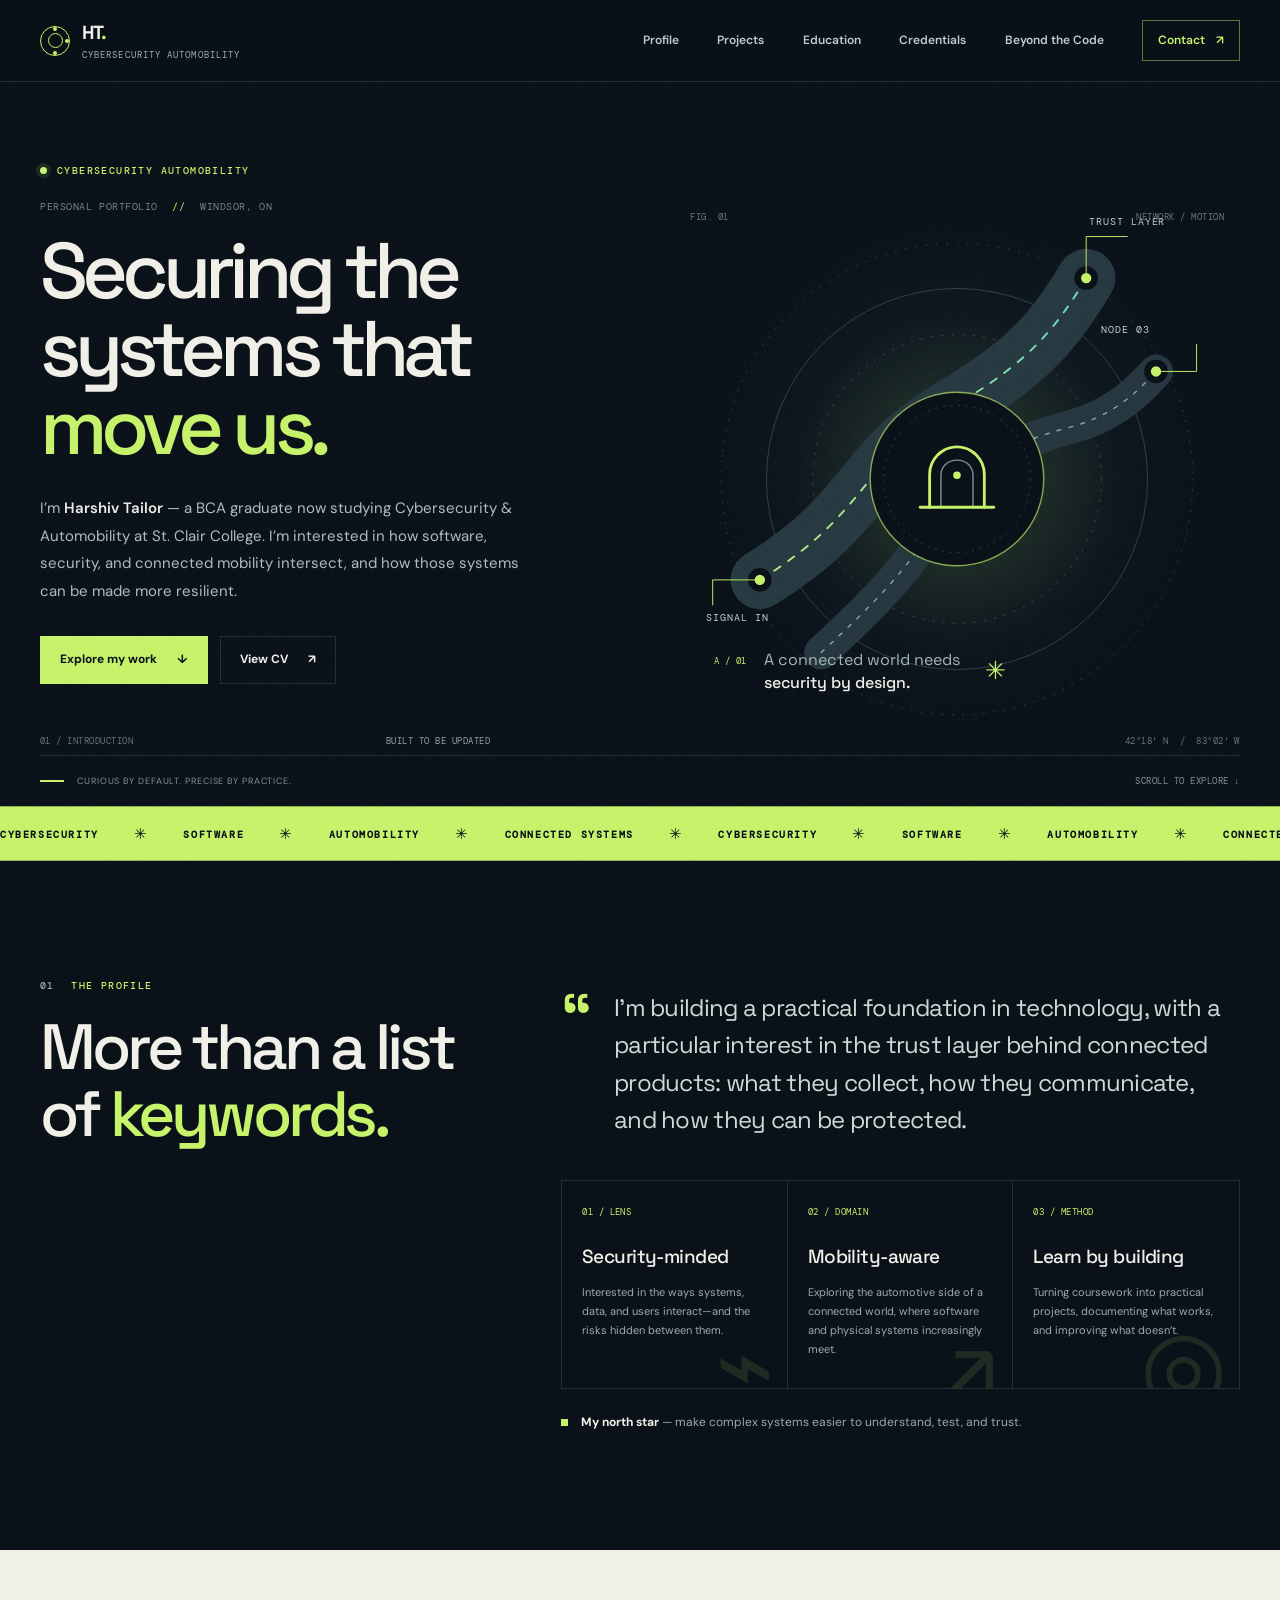
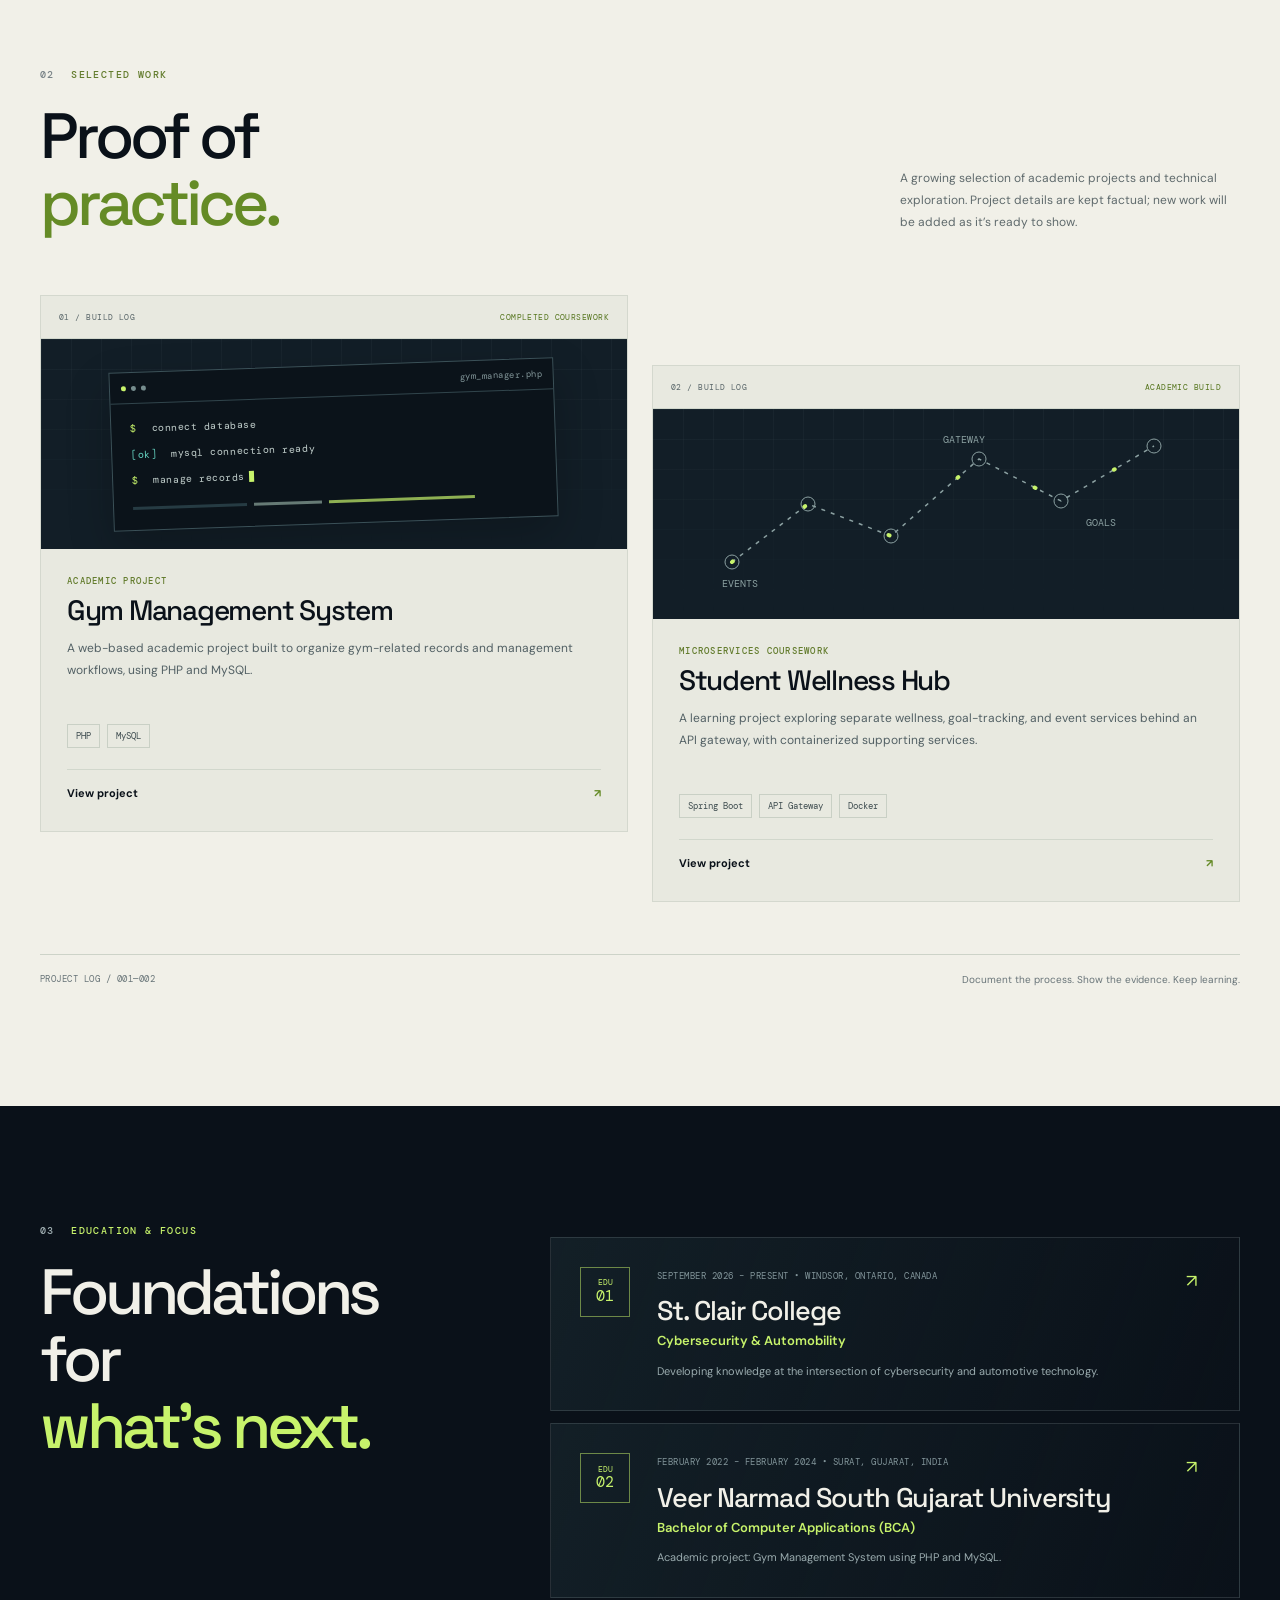
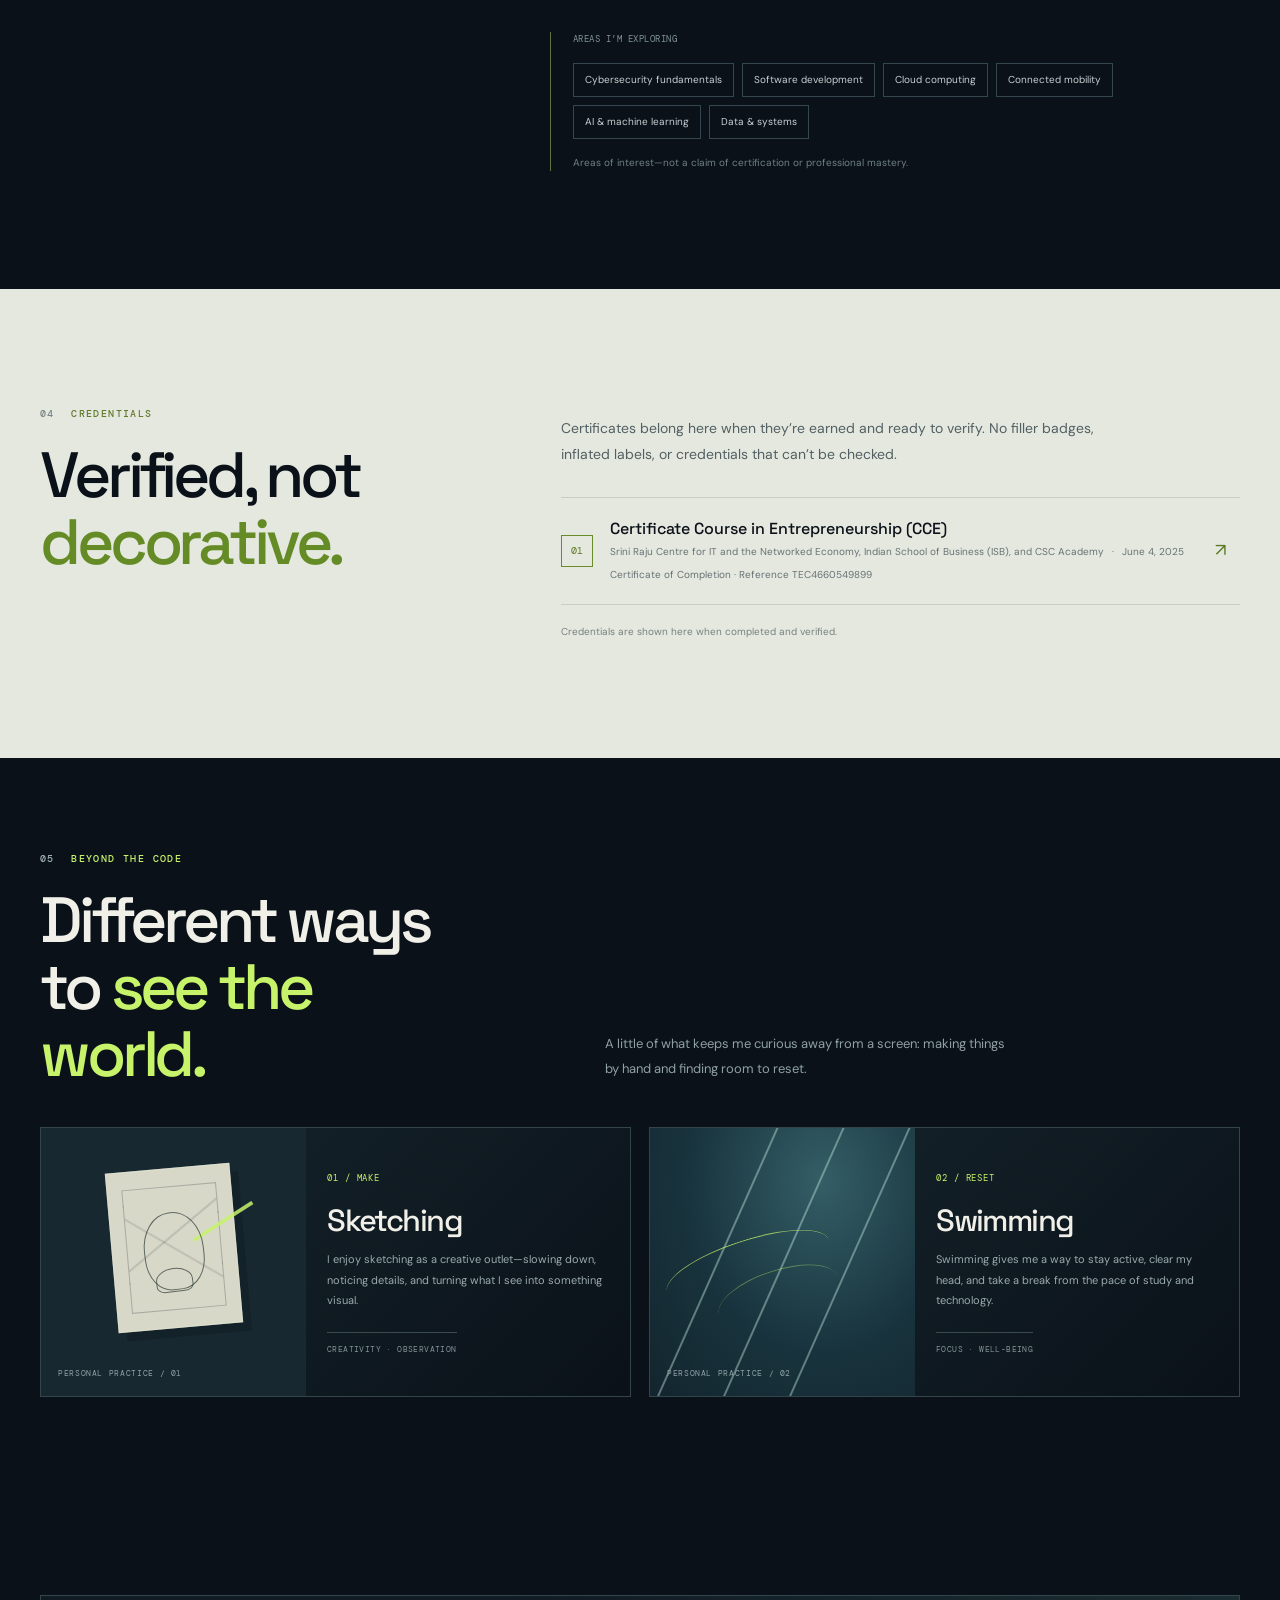
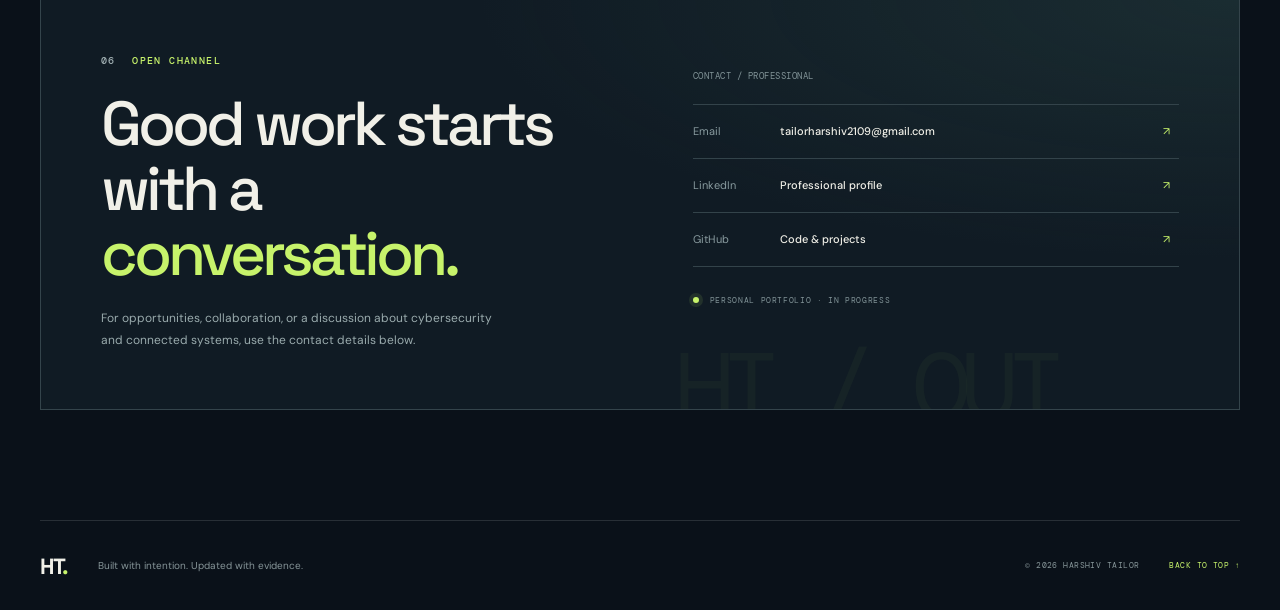
==== commit 558702bc: "Add files via upload" ====
--- a/index.html
+++ b/index.html
@@ -8,15 +8,15 @@
   <meta name="author" content="Harshiv Tailor">
   <meta name="robots" content="index, follow, max-image-preview:large">
   <meta property="og:type" content="website">
-  <meta property="og:site_name" content="Harshiv Tailor | Digital Field Dossier">
-  <meta property="og:title" content="Harshiv Tailor — Cybersecurity × Mobility">
+  <meta property="og:site_name" content="Harshiv Tailor | Cybersecurity Automobility">
+  <meta property="og:title" content="Harshiv Tailor — Cybersecurity Automobility">
   <meta property="og:description" content="A professional portfolio exploring cybersecurity, software, and connected mobility.">
   <meta property="og:image" content="assets/social-card.png">
   <meta name="twitter:card" content="summary_large_image">
-  <meta name="twitter:title" content="Harshiv Tailor — Cybersecurity × Mobility">
+  <meta name="twitter:title" content="Harshiv Tailor — Cybersecurity Automobility">
   <meta name="twitter:description" content="A professional portfolio exploring cybersecurity, software, and connected mobility.">
   <meta name="twitter:image" content="assets/social-card.png">
-  <title>Harshiv Tailor — Cybersecurity × Mobility</title>
+  <title>Harshiv Tailor — Cybersecurity Automobility</title>
   <link rel="icon" type="image/svg+xml" href="assets/favicon.svg">
   <link rel="preconnect" href="https://fonts.googleapis.com">
   <link rel="preconnect" href="https://fonts.gstatic.com" crossorigin>
@@ -42,15 +42,15 @@
   <header class="site-header">
     <a class="brand" href="#top" aria-label="Harshiv Tailor home">
       <span class="brand-mark" aria-hidden="true"><span></span><span></span><span></span></span>
-      <span class="brand-copy"><strong>HT<span class="brand-period">.</span></strong><small>FIELD DOSSIER / 001</small></span>
+      <span class="brand-copy"><strong>HT<span class="brand-period">.</span></strong><small>CYBERSECURITY AUTOMOBILITY</small></span>
     </a>
     <button class="menu-toggle" id="menu-toggle" aria-expanded="false" aria-controls="site-nav" aria-label="Open navigation"><span></span><span></span></button>
     <nav class="site-nav" id="site-nav" aria-label="Main navigation">
       <a href="#profile">Profile</a>
-      <a href="#work">Selected work</a>
+      <a href="#work">Projects</a>
       <a href="#education">Education</a>
       <a href="#credentials">Credentials</a>
-      <a href="#outside-work">Beyond work</a>
+      <a href="#outside-work">Beyond the Code</a>
       <a class="nav-contact" href="#contact">Contact <span aria-hidden="true">↗</span></a>
     </nav>
   </header>
@@ -58,12 +58,12 @@
   <main id="main">
     <section class="hero section-wrap" id="top" aria-labelledby="hero-title">
       <div class="hero-copy">
-        <p class="eyebrow"><span class="status-dot"></span> CYBERSECURITY <i>×</i> CONNECTED MOBILITY</p>
+        <p class="eyebrow"><span class="status-dot"></span> CYBERSECURITY AUTOMOBILITY</p>
         <p class="hero-index mono">PERSONAL PORTFOLIO <span>//</span> WINDSOR, ON</p>
         <h1 id="hero-title">Securing the<br>systems that<br><em>move us.</em></h1>
         <p class="hero-intro">I’m <strong>Harshiv Tailor</strong> — a BCA graduate now studying Cybersecurity &amp; Automobility at St. Clair College. I’m interested in how software, security, and connected mobility intersect, and how those systems can be made more resilient.</p>
         <div class="hero-actions">
-          <a class="button button-primary" href="#work">Explore the dossier <span aria-hidden="true">↓</span></a>
+          <a class="button button-primary" href="#work">Explore my work <span aria-hidden="true">↓</span></a>
           <a class="button button-quiet" href="cv.html">View CV <span aria-hidden="true">↗</span></a>
         </div>
         <div class="hero-footnote mono"><span>01 / INTRODUCTION</span><span>BUILT TO BE UPDATED</span></div>
@@ -120,7 +120,7 @@
 
     <section class="work-section section-pad" id="work">
       <div class="section-wrap">
-        <div class="work-header"><div class="section-heading"><p class="eyebrow"><span class="section-count mono">02</span> SELECTED WORK</p><h2>Proof of <em>practice.</em></h2></div><p class="section-sidecopy">A small, growing archive of academic builds and technical exploration. Project details are kept factual; new work will be added as it’s ready to show.</p></div>
+        <div class="work-header"><div class="section-heading"><p class="eyebrow"><span class="section-count mono">02</span> SELECTED WORK</p><h2>Proof of <em>practice.</em></h2></div><p class="section-sidecopy">A growing selection of academic projects and technical exploration. Project details are kept factual; new work will be added as it’s ready to show.</p></div>
         <div class="project-grid" id="project-grid" aria-live="polite"></div>
         <div class="work-bottom"><span class="mono">PROJECT LOG / 001—002</span><span>Document the process. Show the evidence. Keep learning.</span></div>
       </div>
@@ -143,7 +143,7 @@
 
     <section class="section-wrap hobbies-section section-pad" id="outside-work">
       <div class="hobbies-heading">
-        <div class="section-heading"><p class="eyebrow"><span class="section-count mono">05</span> BEYOND THE TERMINAL</p><h2>Different ways<br>to <em>see the world.</em></h2></div>
+        <div class="section-heading"><p class="eyebrow"><span class="section-count mono">05</span> BEYOND THE CODE</p><h2>Different ways<br>to <em>see the world.</em></h2></div>
         <p class="hobbies-intro">A little of what keeps me curious away from a screen: making things by hand and finding room to reset.</p>
       </div>
       <div class="hobby-grid">
@@ -161,7 +161,7 @@
     <section class="contact-section section-pad" id="contact">
       <div class="section-wrap contact-panel">
         <div class="contact-left"><p class="eyebrow"><span class="section-count mono">06</span> OPEN CHANNEL</p><h2>Good work starts<br>with a <em>conversation.</em></h2><p>For opportunities, collaboration, or a discussion about cybersecurity and connected systems, use the contact details below.</p></div>
-        <div class="contact-right"><p class="mono contact-label">CONTACT / PROFESSIONAL</p><div id="contact-links" class="contact-links"></div><p class="contact-hint" id="contact-hint">Professional contact details will appear here when they are ready to share.</p><div class="contact-foot"><span class="status-dot"></span><span>THIS DOSSIER IS A WORK IN PROGRESS</span></div></div>
+        <div class="contact-right"><p class="mono contact-label">CONTACT / PROFESSIONAL</p><div id="contact-links" class="contact-links"></div><p class="contact-hint" id="contact-hint">Professional contact details will appear here when they are ready to share.</p><div class="contact-foot"><span class="status-dot"></span><span>PERSONAL PORTFOLIO · IN PROGRESS</span></div></div>
         <div class="contact-decoration mono" aria-hidden="true">HT / OUT</div>
       </div>
     </section>
